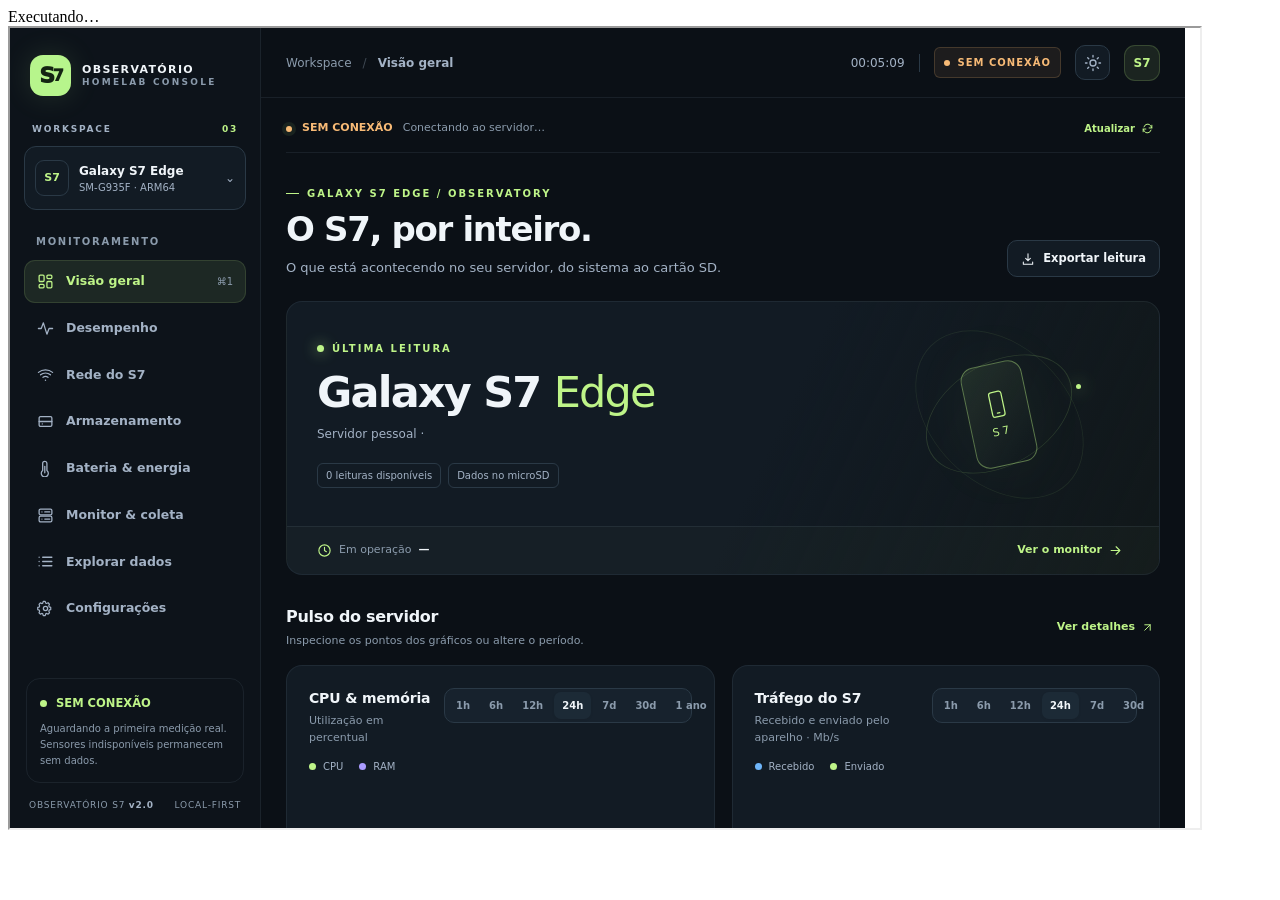
==== tests/browser_fixture.html @ 6afcf0d8 "test: Chromium polling, range status and stable DOM synthetic scenarios (#1 #2 #3)" ====
<!doctype html>
<html lang="pt-BR"><head><meta charset="utf-8"><title>S7 synthetic Chromium smoke</title></head><body>
<div id="smoke" data-status="pending">Executando…</div>
<iframe src="../index.html" id="frame" style="width:1190px;height:800px"></iframe>
<script>
(async()=>{
 const out=document.getElementById('smoke'),frame=document.getElementById('frame'),checks=[];
 const sleep=ms=>new Promise(r=>setTimeout(r,ms));
 const until=async(fn,label,timeout=12000)=>{
   const started=Date.now();while(Date.now()-started<timeout){let value=fn();if(value)return value;await sleep(40);}
   throw Error('Timeout: '+label);
 };
 const assert=(yes,msg)=>{if(!yes)throw Error(msg)};
 try{
   const d=await until(()=>frame.contentDocument?.querySelector('#main-content .freshness-bar'), 'initial shell');
   const w=frame.contentWindow;
   await until(()=>d.querySelector('.freshness-bar strong')?.textContent.includes('Conectado'),'synthetic snapshot');
   await until(()=>d.querySelector('[data-history-region="cpu"] .chart-holder'),'CPU history loaded');
   checks.push('Snapshot + charts');
   const main=d.getElementById('main-content'),holder=d.querySelector('[data-history-region="cpu"] .chart-holder'),svg=holder.querySelector('svg');
   const oldNav=d.querySelector('#main-nav [data-nav="overview"]');
   // No navigation/render churn from an identical response.
   d.querySelector('.freshness-bar [data-refresh]').click();
   await until(()=>!d.querySelector('.freshness-bar [data-refresh]')?.disabled,'unchanged refresh');
   assert(d.querySelector('[data-history-region="cpu"] .chart-holder')===holder,'identical sample rebuilt chart node');
   assert(d.querySelector('#main-nav [data-nav="overview"]')===oldNav,'identical sample rebuilt navigation');
   checks.push('Stable snapshot does not recreate nodes');
   await fetch('advance-fixture');
   d.querySelector('.freshness-bar [data-refresh]').click();
   await until(()=>main.textContent.includes('81,0')||main.textContent.includes('81%'),'changed CPU snapshot');
   assert(d.querySelector('[data-history-region="cpu"] .chart-holder')===holder,'changed snapshot replaced chart instead of patching it');
   assert(holder.querySelector('svg')===svg,'changed snapshot replaced SVG');
   checks.push('Changed snapshot reconciles SVG');
   const range=d.querySelector('[data-range="7d"]');
   range.click();
   assert(d.querySelector('[data-range="7d"]').getAttribute('aria-pressed')==='true','range selection not immediate');
   assert(d.querySelector('[data-range="24h"]').getAttribute('aria-pressed')==='false','old range remains selected');
   await until(()=>d.querySelector('[data-history-region="cpu"] .history-error'),'initial 7d synthetic 500');
   assert(d.querySelector('[data-history-region="cpu"] [data-retry-history]'),'missing retry');
   checks.push('Range is immediate; HTTP500 visible');
   d.querySelector('[data-history-region="cpu"] [data-retry-history]').click();
   await until(()=>!d.querySelector('[data-history-region="cpu"] .history-error')&&d.querySelector('[data-history-region="cpu"] .chart-holder'),'retry success');
   checks.push('Per-range retry');
   d.querySelector('#main-nav [data-nav="activity"]').click();
   await until(()=>d.getElementById('explorer-results')&&d.querySelectorAll('#explorer-results .source-card').length===48,'explorer 48');
   const card=d.querySelector('#explorer-results .source-card');
   const first=card.querySelector('summary');
   first.click();
   assert(card.open,'synthetic sensor did not expand');
   const input=d.getElementById('metric-search');
   d.querySelector('.freshness-bar [data-refresh]').click();
   await until(()=>!d.querySelector('.freshness-bar [data-refresh]')?.disabled,'activity refresh');
   assert(d.querySelector('#explorer-results .source-card')===card,'polling replaced sensor card');
   assert(card.open,'polling collapsed expanded sensor');
   assert(d.getElementById('metric-search')===input,'polling replaced search input');
   checks.push('Sensor selection, expansion and input retained');
   d.querySelector('[data-explorer-more]').click();
   assert(d.querySelectorAll('#explorer-results .source-card').length===96,'Load more did not append 48');
   checks.push('48-item explorer pages');
   out.dataset.status='pass';out.textContent=checks.join(' | ');
 }catch(err){out.dataset.status='fail';out.textContent=String(err.message||err);console.error(err);}
})();
</script></body></html>
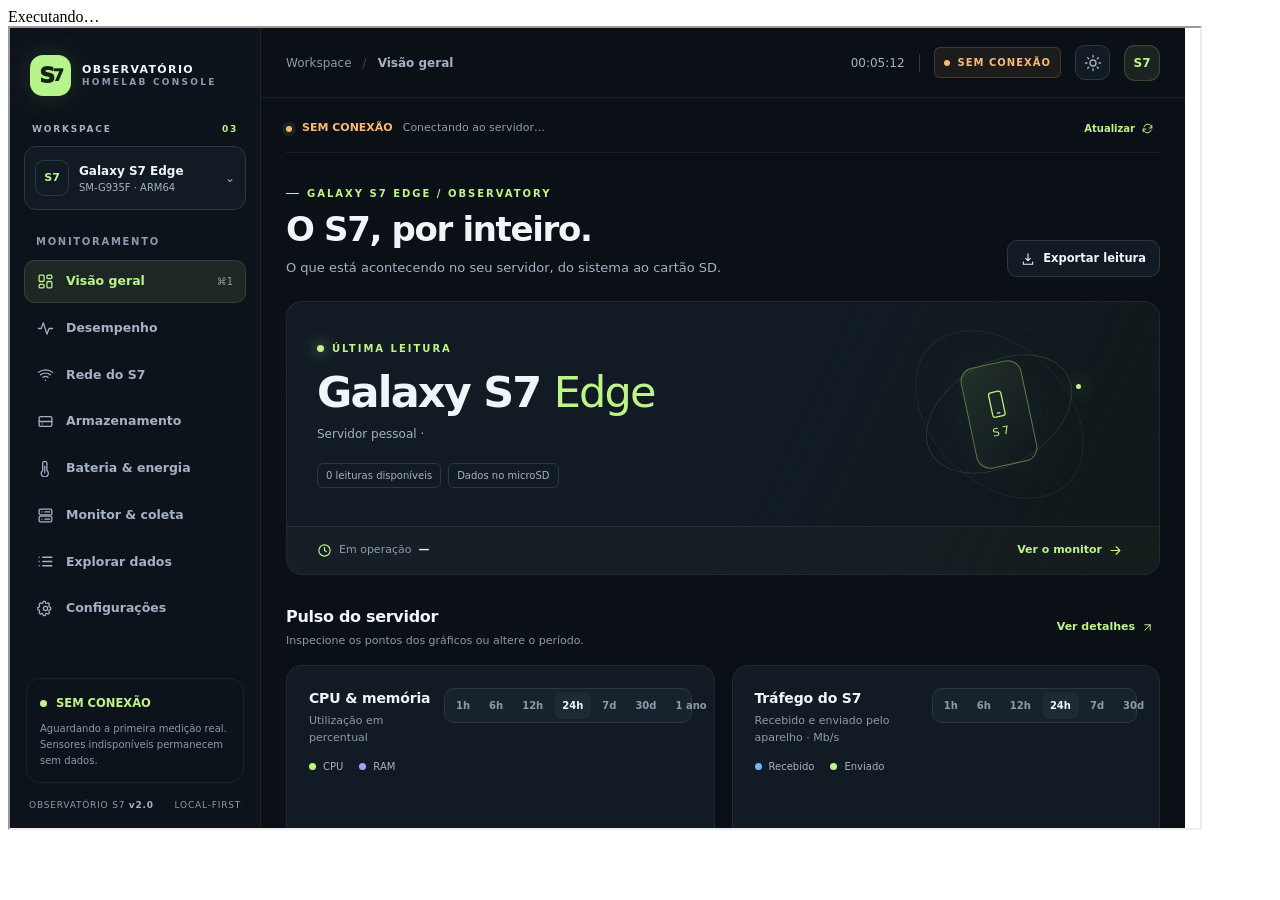
==== commit 53e63a57: "test: inspect iframe document rather than freshness bar element" ====
--- a/tests/browser_fixture.html
+++ b/tests/browser_fixture.html
@@ -12,7 +12,8 @@
  };
  const assert=(yes,msg)=>{if(!yes)throw Error(msg)};
  try{
-   const d=await until(()=>frame.contentDocument?.querySelector('#main-content .freshness-bar'), 'initial shell');
+   await until(()=>frame.contentDocument?.querySelector('#main-content .freshness-bar'), 'initial shell');
+   const d=frame.contentDocument;
    const w=frame.contentWindow;
    await until(()=>d.querySelector('.freshness-bar strong')?.textContent.includes('Conectado'),'synthetic snapshot');
    await until(()=>d.querySelector('[data-history-region="cpu"] .chart-holder'),'CPU history loaded');
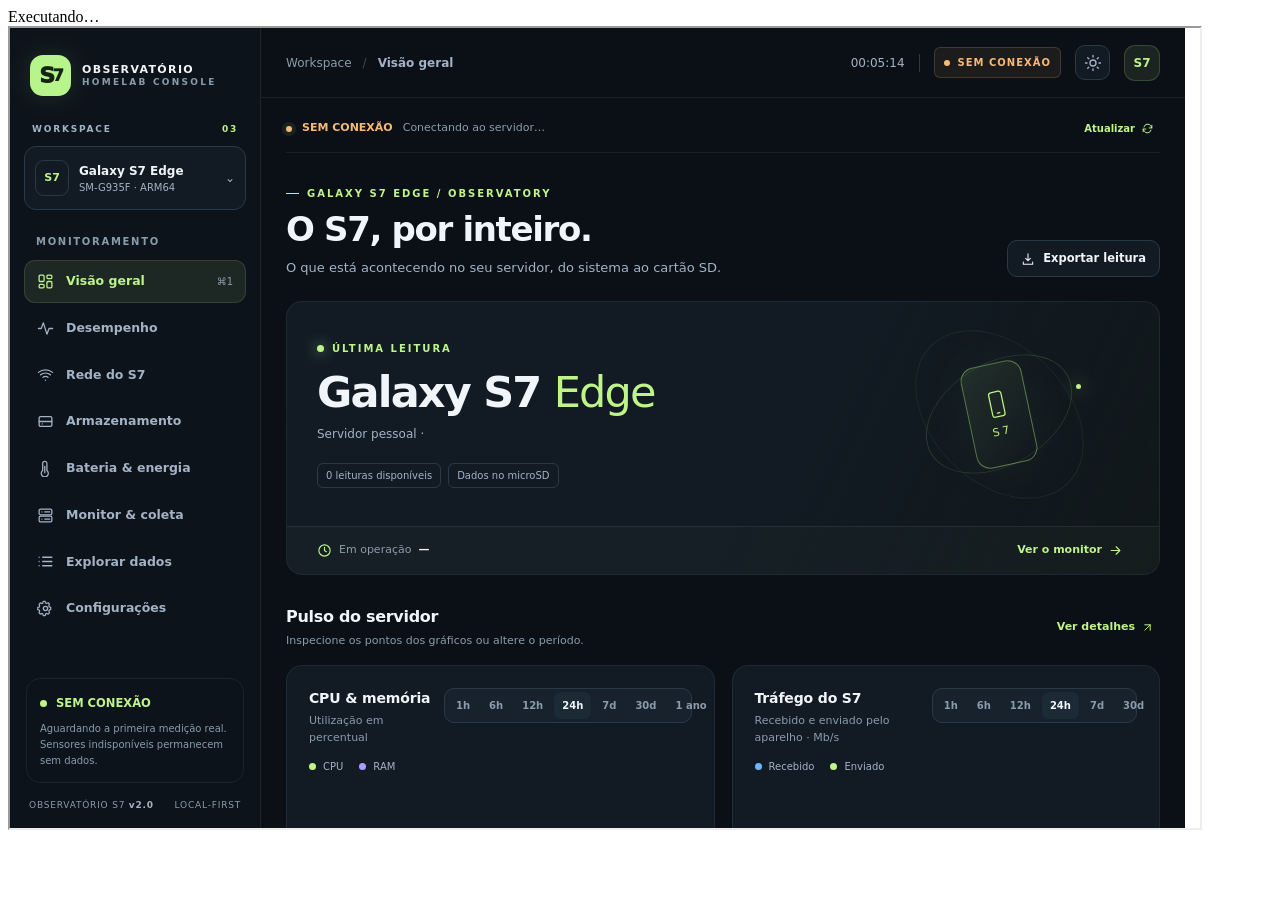
==== commit 21f494e5: "test: surface browser chart state to diagnose virtual-time readiness" ====
--- a/tests/browser_fixture.html
+++ b/tests/browser_fixture.html
@@ -59,6 +59,10 @@
    assert(d.querySelectorAll('#explorer-results .source-card').length===96,'Load more did not append 48');
    checks.push('48-item explorer pages');
    out.dataset.status='pass';out.textContent=checks.join(' | ');
- }catch(err){out.dataset.status='fail';out.textContent=String(err.message||err);console.error(err);}
+ }catch(err){const d=frame.contentDocument,root=d?.querySelector('[data-history-region="cpu"]');
+   out.dataset.status='fail';
+   out.textContent=String(err.message||err)+' | view='+(d?.querySelector('.freshness-bar strong')?.textContent||'none')+' | cpu='+(root?.getAttribute('aria-busy')||'none')+' | html='+(root?.innerHTML.slice(0,110).replace(/[<>]/g,' ')||'none');
+   console.error(err);
+ }
 })();
 </script></body></html>
